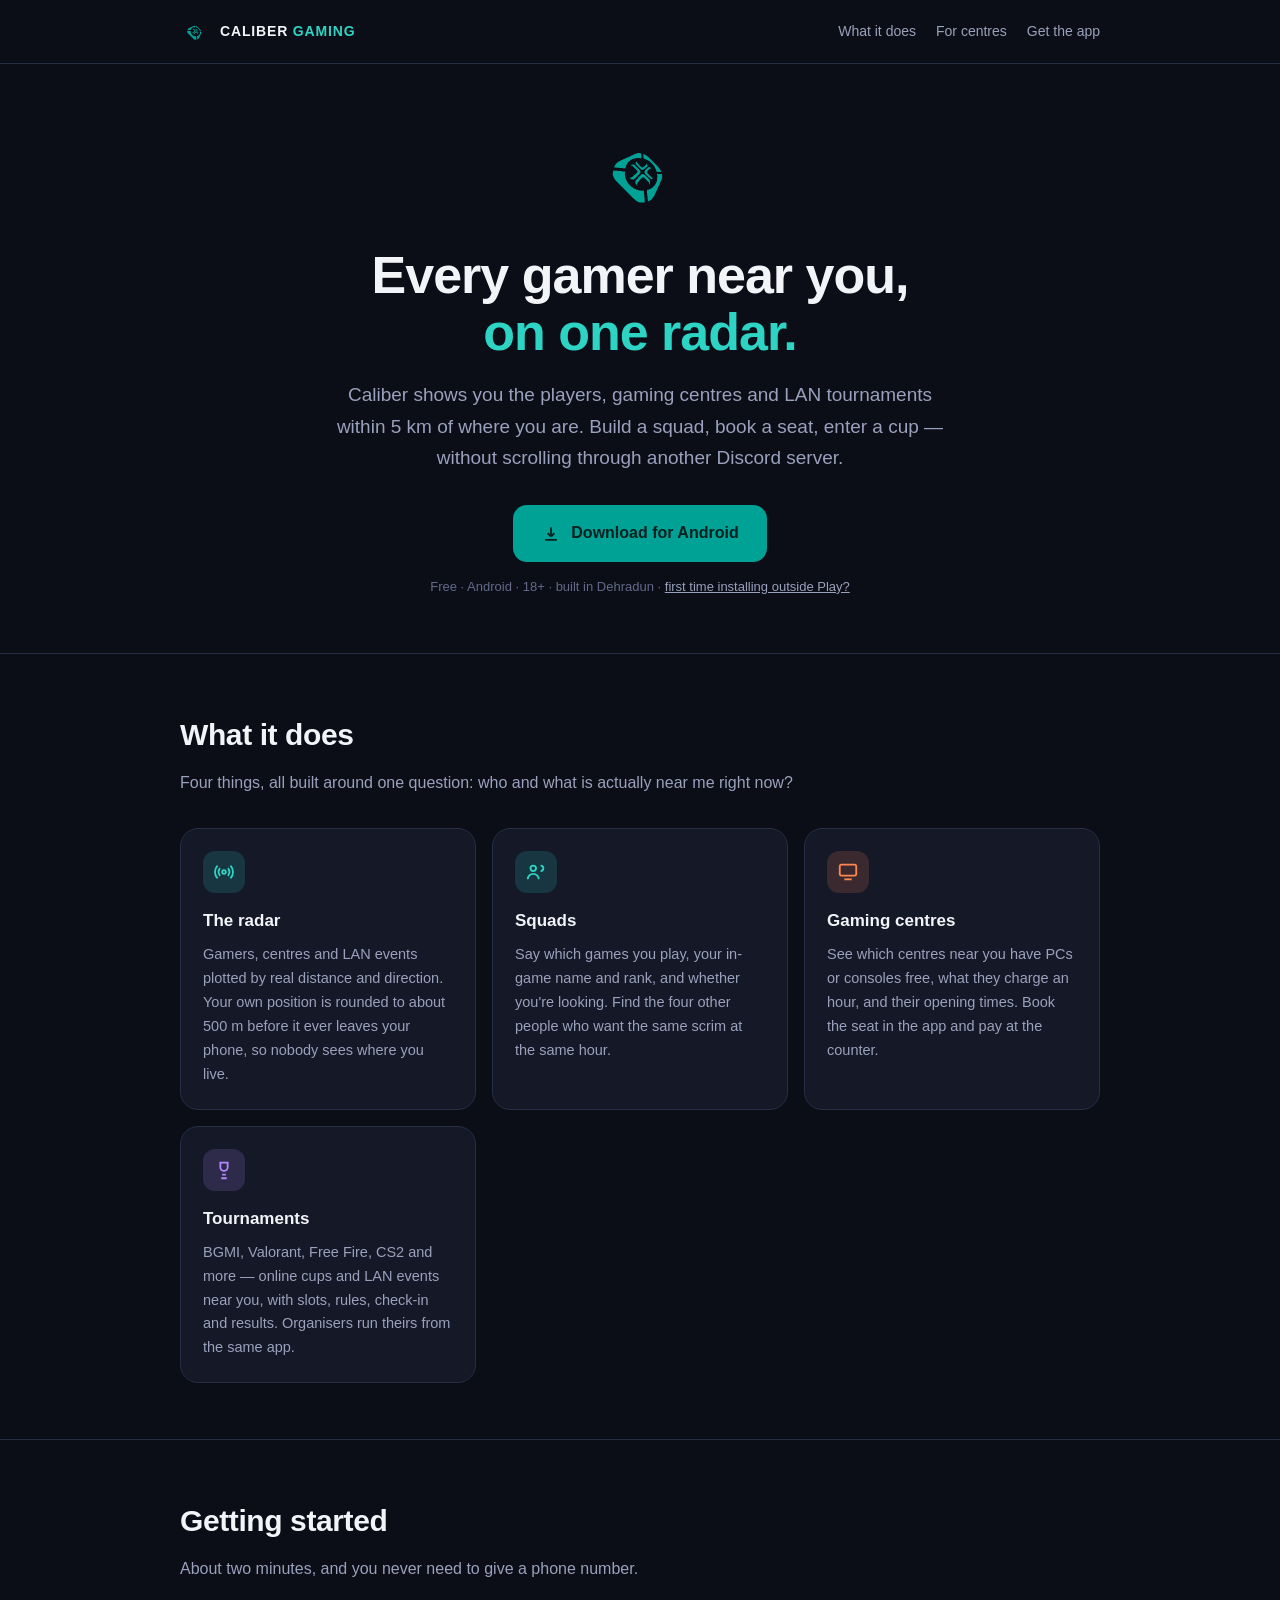
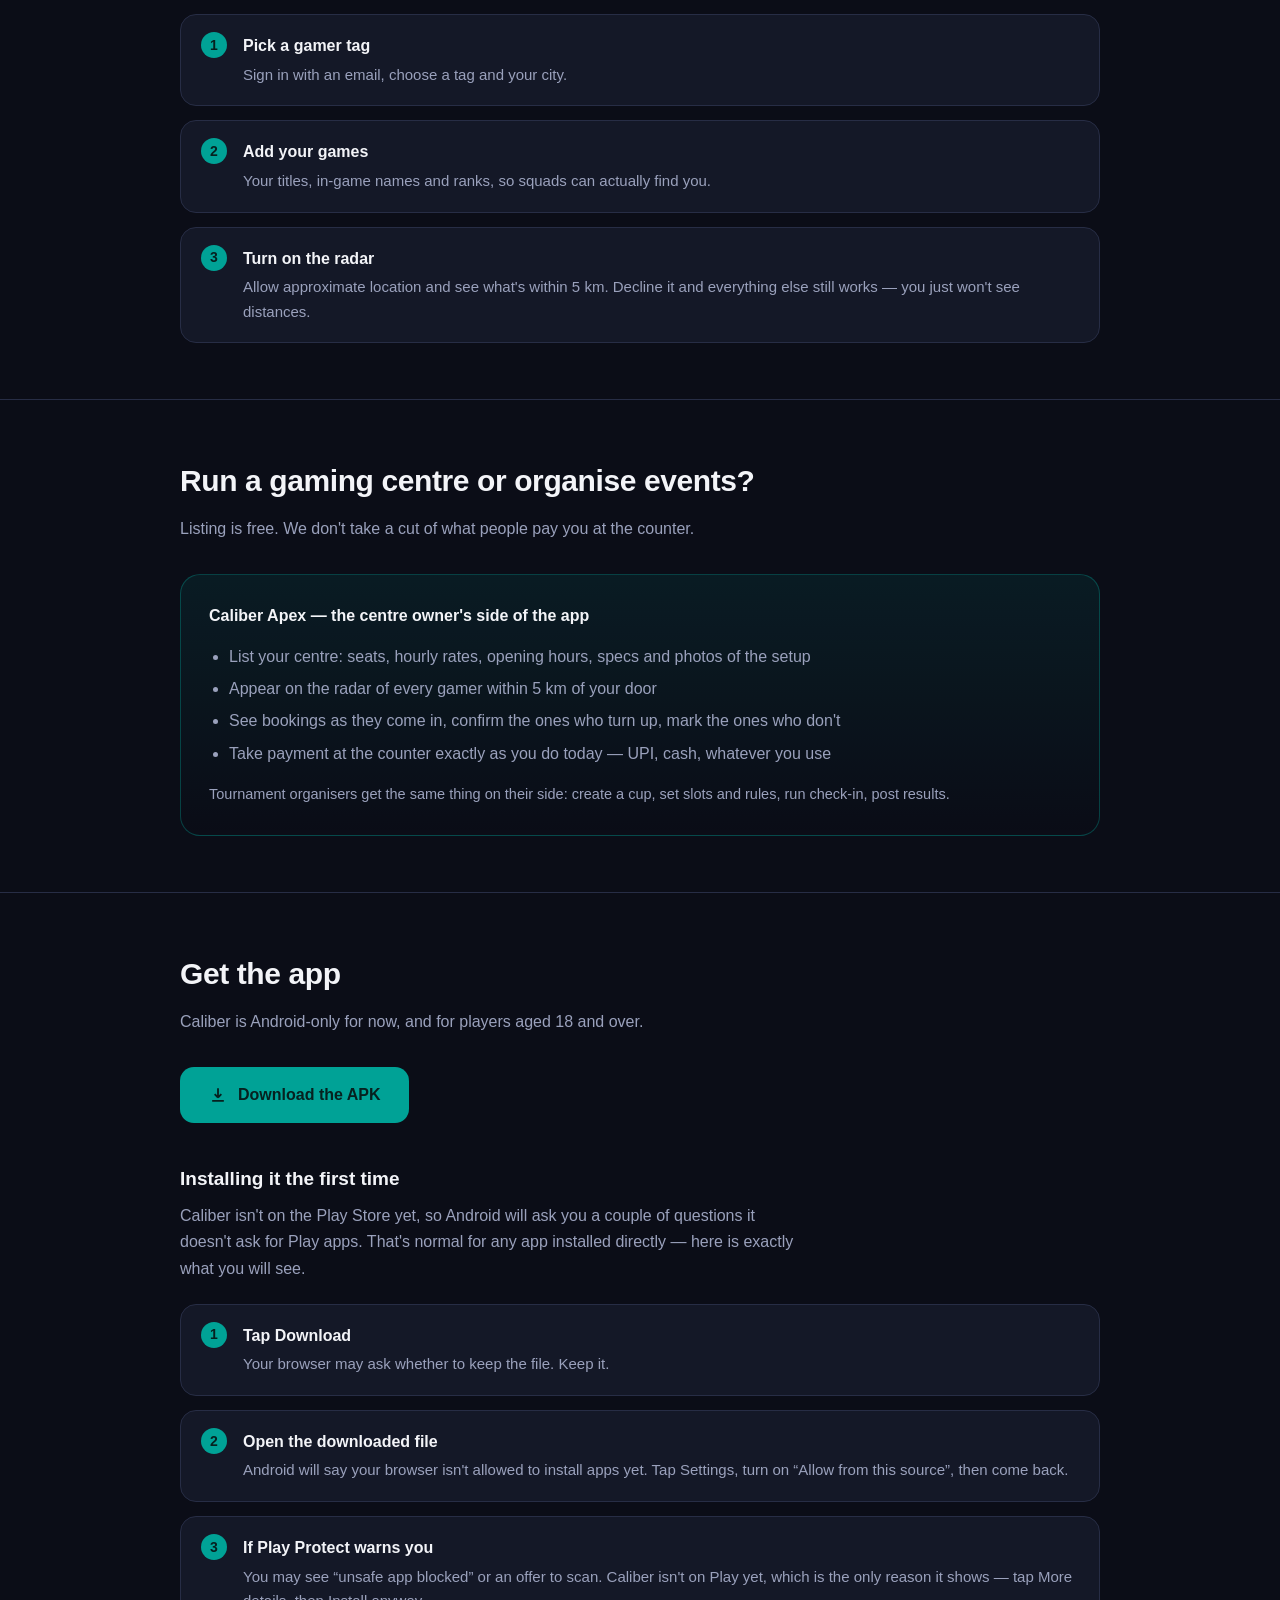
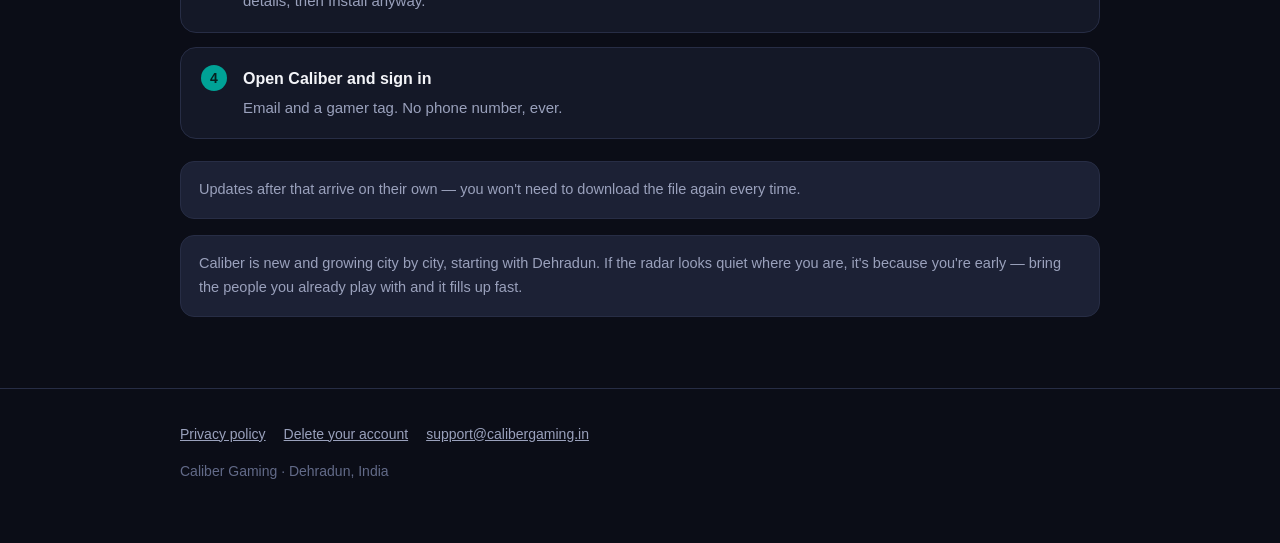
==== index.html @ 373f38c8 "Publish the Caliber Gaming website Homepage, privacy policy and account-deletion page, moved here fr" ====
<!doctype html>
<html lang="en">
<head>
<meta charset="utf-8">
<meta name="viewport" content="width=device-width, initial-scale=1">
<title>Caliber Gaming — find gamers, centres and LAN events near you</title>
<meta name="description" content="Caliber Gaming shows you the players, gaming centres and LAN tournaments within 5 km of you. Build a squad, book a seat, enter a cup. Android, India.">
<meta property="og:title" content="Caliber Gaming">
<meta property="og:description" content="Find gamers, gaming centres and LAN events near you.">
<meta property="og:image" content="og.png">
<meta property="og:type" content="website">
<meta name="theme-color" content="#0B0D17">
<link rel="icon" href="logo.svg" type="image/svg+xml">
<link rel="apple-touch-icon" href="apple-touch-icon.png">
<style>
  :root{
    --bg:#0B0D17; --surface:#141827; --surface2:#1C2135; --border:#272D45;
    --text:#F3F4F8; --muted:#9AA1BC; --faint:#626A88;
    --teal:#00A296; --teal-bright:#2DD4C4; --coral:#FF8551; --violet:#B387FF; --amber:#FFC145;
  }
  *{box-sizing:border-box}
  html{scroll-behavior:smooth}
  body{
    margin:0; background:var(--bg); color:var(--text);
    font:16px/1.65 -apple-system,BlinkMacSystemFont,"Segoe UI",Roboto,sans-serif;
    -webkit-font-smoothing:antialiased;
  }
  a{color:var(--teal-bright)}
  .wrap{max-width:960px;margin:0 auto;padding:0 20px}

  header{padding:20px 0;border-bottom:1px solid var(--border)}
  .bar{display:flex;align-items:center;justify-content:space-between;gap:16px}
  .brand{display:flex;align-items:center;gap:10px;text-decoration:none;color:var(--text)}
  .brand img{width:30px;height:auto;display:block}
  .brand b{font-weight:900;letter-spacing:.06em;font-size:14px}
  .brand b span{color:var(--teal-bright)}
  .nav{display:flex;gap:20px;font-size:14px}
  .nav a{color:var(--muted);text-decoration:none}
  .nav a:hover{color:var(--text)}

  .hero{padding:72px 0 56px;text-align:center}
  .hero img.mark{width:104px;height:auto;margin-bottom:28px}
  h1{font-size:clamp(32px,6vw,52px);line-height:1.1;margin:0 0 18px;letter-spacing:-1px;font-weight:800}
  h1 em{font-style:normal;color:var(--teal-bright)}
  .lede{font-size:clamp(16px,2.4vw,19px);color:var(--muted);max-width:620px;margin:0 auto 32px}
  .cta{display:inline-flex;align-items:center;gap:10px;background:var(--teal);color:#06211F;
       font-weight:800;font-size:16px;padding:15px 28px;border-radius:14px;text-decoration:none}
  .cta:hover{background:var(--teal-bright)}
  .sub{display:block;color:var(--faint);font-size:13px;margin-top:14px}

  section{padding:56px 0;border-top:1px solid var(--border)}
  h2{font-size:clamp(22px,3.5vw,30px);margin:0 0 10px;letter-spacing:-.4px}
  .sect-lede{color:var(--muted);margin:0 0 32px;max-width:620px}

  .grid{display:grid;grid-template-columns:repeat(auto-fit,minmax(240px,1fr));gap:16px}
  .card{background:var(--surface);border:1px solid var(--border);border-radius:18px;padding:22px}
  .card h3{margin:14px 0 8px;font-size:17px}
  .card p{margin:0;color:var(--muted);font-size:14.5px}
  .ico{width:42px;height:42px;border-radius:12px;display:flex;align-items:center;justify-content:center}

  .steps{counter-reset:s;display:grid;gap:14px;margin:0;padding:0;list-style:none}
  .steps li{counter-increment:s;background:var(--surface);border:1px solid var(--border);
            border-radius:16px;padding:18px 20px 18px 62px;position:relative;color:var(--muted);font-size:15px}
  .steps li b{color:var(--text);display:block;font-size:16px;margin-bottom:3px}
  .steps li::before{content:counter(s);position:absolute;left:20px;top:17px;width:26px;height:26px;
    border-radius:13px;background:var(--teal);color:#06211F;font-weight:800;font-size:14px;
    display:flex;align-items:center;justify-content:center}

  .owner{background:linear-gradient(180deg,rgba(0,162,150,.10),rgba(0,162,150,0));
         border:1px solid rgba(0,162,150,.35);border-radius:20px;padding:28px}
  .owner ul{margin:14px 0 0;padding-left:20px;color:var(--muted)}
  .owner li{margin:6px 0}

  .note{background:var(--surface2);border:1px solid var(--border);border-radius:14px;
        padding:16px 18px;color:var(--muted);font-size:14.5px}

  footer{border-top:1px solid var(--border);padding:34px 0 60px;color:var(--faint);font-size:14px}
  footer a{color:var(--muted)}
  .flinks{display:flex;flex-wrap:wrap;gap:18px;margin-bottom:14px}
</style>
</head>
<body>

<header>
  <div class="wrap bar">
    <a class="brand" href="#top"><img src="logo.svg" alt=""><b>CALIBER<span> GAMING</span></b></a>
    <nav class="nav">
      <a href="#what">What it does</a>
      <a href="#centres">For centres</a>
      <a href="#get">Get the app</a>
    </nav>
  </div>
</header>

<main id="top">

  <div class="wrap hero">
    <img class="mark" src="logo.svg" alt="Caliber Gaming">
    <h1>Every gamer near you,<br><em>on one radar.</em></h1>
    <p class="lede">
      Caliber shows you the players, gaming centres and LAN tournaments within 5 km of where you are.
      Build a squad, book a seat, enter a cup — without scrolling through another Discord server.
    </p>
    <a class="cta" href="https://github.com/calibergaming/releases/releases/latest/download/caliber-latest.apk">
      <svg width="20" height="20" viewBox="0 0 24 24" fill="none" stroke="currentColor" stroke-width="2.2" aria-hidden="true"><path d="M12 4v11m0 0l-4-4m4 4l4-4M5 19h14"/></svg>
      Download for Android
    </a>
    <span class="sub">Free · Android · 18+ · built in Dehradun · <a href="#install" style="color:var(--muted)">first time installing outside Play?</a></span>
  </div>

  <section id="what">
    <div class="wrap">
      <h2>What it does</h2>
      <p class="sect-lede">Four things, all built around one question: who and what is actually near me right now?</p>
      <div class="grid">

        <div class="card">
          <div class="ico" style="background:rgba(45,212,196,.16)">
            <svg width="22" height="22" viewBox="0 0 24 24" fill="none" stroke="#2DD4C4" stroke-width="2" aria-hidden="true"><circle cx="12" cy="12" r="2"/><path d="M16.2 7.8a6 6 0 0 1 0 8.4M7.8 16.2a6 6 0 0 1 0-8.4M19 5a10 10 0 0 1 0 14M5 19A10 10 0 0 1 5 5"/></svg>
          </div>
          <h3>The radar</h3>
          <p>Gamers, centres and LAN events plotted by real distance and direction. Your own position is rounded to about 500 m before it ever leaves your phone, so nobody sees where you live.</p>
        </div>

        <div class="card">
          <div class="ico" style="background:rgba(45,212,196,.16)">
            <svg width="22" height="22" viewBox="0 0 24 24" fill="none" stroke="#2DD4C4" stroke-width="2" aria-hidden="true"><circle cx="9" cy="8" r="3"/><path d="M3 20a6 6 0 0 1 12 0M17 11a3 3 0 0 0 0-6"/></svg>
          </div>
          <h3>Squads</h3>
          <p>Say which games you play, your in-game name and rank, and whether you're looking. Find the four other people who want the same scrim at the same hour.</p>
        </div>

        <div class="card">
          <div class="ico" style="background:rgba(255,133,81,.16)">
            <svg width="22" height="22" viewBox="0 0 24 24" fill="none" stroke="#FF8551" stroke-width="2" aria-hidden="true"><rect x="3" y="4" width="18" height="12" rx="2"/><path d="M8 20h8"/></svg>
          </div>
          <h3>Gaming centres</h3>
          <p>See which centres near you have PCs or consoles free, what they charge an hour, and their opening times. Book the seat in the app and pay at the counter.</p>
        </div>

        <div class="card">
          <div class="ico" style="background:rgba(179,135,255,.16)">
            <svg width="22" height="22" viewBox="0 0 24 24" fill="none" stroke="#B387FF" stroke-width="2" aria-hidden="true"><path d="M8 4h8v5a4 4 0 0 1-8 0zM10 17h4M9 21h6"/></svg>
          </div>
          <h3>Tournaments</h3>
          <p>BGMI, Valorant, Free Fire, CS2 and more — online cups and LAN events near you, with slots, rules, check-in and results. Organisers run theirs from the same app.</p>
        </div>

      </div>
    </div>
  </section>

  <section id="how">
    <div class="wrap">
      <h2>Getting started</h2>
      <p class="sect-lede">About two minutes, and you never need to give a phone number.</p>
      <ol class="steps">
        <li><b>Pick a gamer tag</b>Sign in with an email, choose a tag and your city.</li>
        <li><b>Add your games</b>Your titles, in-game names and ranks, so squads can actually find you.</li>
        <li><b>Turn on the radar</b>Allow approximate location and see what's within 5 km. Decline it and everything else still works — you just won't see distances.</li>
      </ol>
    </div>
  </section>

  <section id="centres">
    <div class="wrap">
      <h2>Run a gaming centre or organise events?</h2>
      <p class="sect-lede">Listing is free. We don't take a cut of what people pay you at the counter.</p>
      <div class="owner">
        <strong>Caliber Apex — the centre owner's side of the app</strong>
        <ul>
          <li>List your centre: seats, hourly rates, opening hours, specs and photos of the setup</li>
          <li>Appear on the radar of every gamer within 5 km of your door</li>
          <li>See bookings as they come in, confirm the ones who turn up, mark the ones who don't</li>
          <li>Take payment at the counter exactly as you do today — UPI, cash, whatever you use</li>
        </ul>
        <p style="margin:16px 0 0;color:var(--muted);font-size:14.5px">
          Tournament organisers get the same thing on their side: create a cup, set slots and rules, run check-in, post results.
        </p>
      </div>
    </div>
  </section>

  <section id="get">
    <div class="wrap">
      <h2>Get the app</h2>
      <p class="sect-lede">Caliber is Android-only for now, and for players aged 18 and over.</p>
      <a class="cta" href="https://github.com/calibergaming/releases/releases/latest/download/caliber-latest.apk">
        <svg width="20" height="20" viewBox="0 0 24 24" fill="none" stroke="currentColor" stroke-width="2.2" aria-hidden="true"><path d="M12 4v11m0 0l-4-4m4 4l4-4M5 19h14"/></svg>
        Download the APK
      </a>

      <h3 id="install" style="margin:40px 0 8px;font-size:19px">Installing it the first time</h3>
      <p class="sect-lede" style="margin-bottom:22px">
        Caliber isn't on the Play Store yet, so Android will ask you a couple of questions it doesn't ask
        for Play apps. That's normal for any app installed directly &mdash; here is exactly what you will see.
      </p>
      <ol class="steps">
        <li><b>Tap Download</b>Your browser may ask whether to keep the file. Keep it.</li>
        <li><b>Open the downloaded file</b>Android will say your browser isn't allowed to install apps yet. Tap Settings, turn on &ldquo;Allow from this source&rdquo;, then come back.</li>
        <li><b>If Play Protect warns you</b>You may see &ldquo;unsafe app blocked&rdquo; or an offer to scan. Caliber isn't on Play yet, which is the only reason it shows &mdash; tap More details, then Install anyway.</li>
        <li><b>Open Caliber and sign in</b>Email and a gamer tag. No phone number, ever.</li>
      </ol>
      <p class="note" style="margin-top:22px">
        Updates after that arrive on their own &mdash; you won't need to download the file again every time.
      </p>

      <p class="note" style="margin-top:16px">
        Caliber is new and growing city by city, starting with Dehradun. If the radar looks quiet where you are,
        it's because you're early &mdash; bring the people you already play with and it fills up fast.
      </p>
    </div>
  </section>

</main>

<footer>
  <div class="wrap">
    <div class="flinks">
      <a href="privacy.html">Privacy policy</a>
      <a href="delete-account.html">Delete your account</a>
      <a href="mailto:support@calibergaming.in">support@calibergaming.in</a>
    </div>
    Caliber Gaming · Dehradun, India
  </div>
</footer>

</body>
</html>
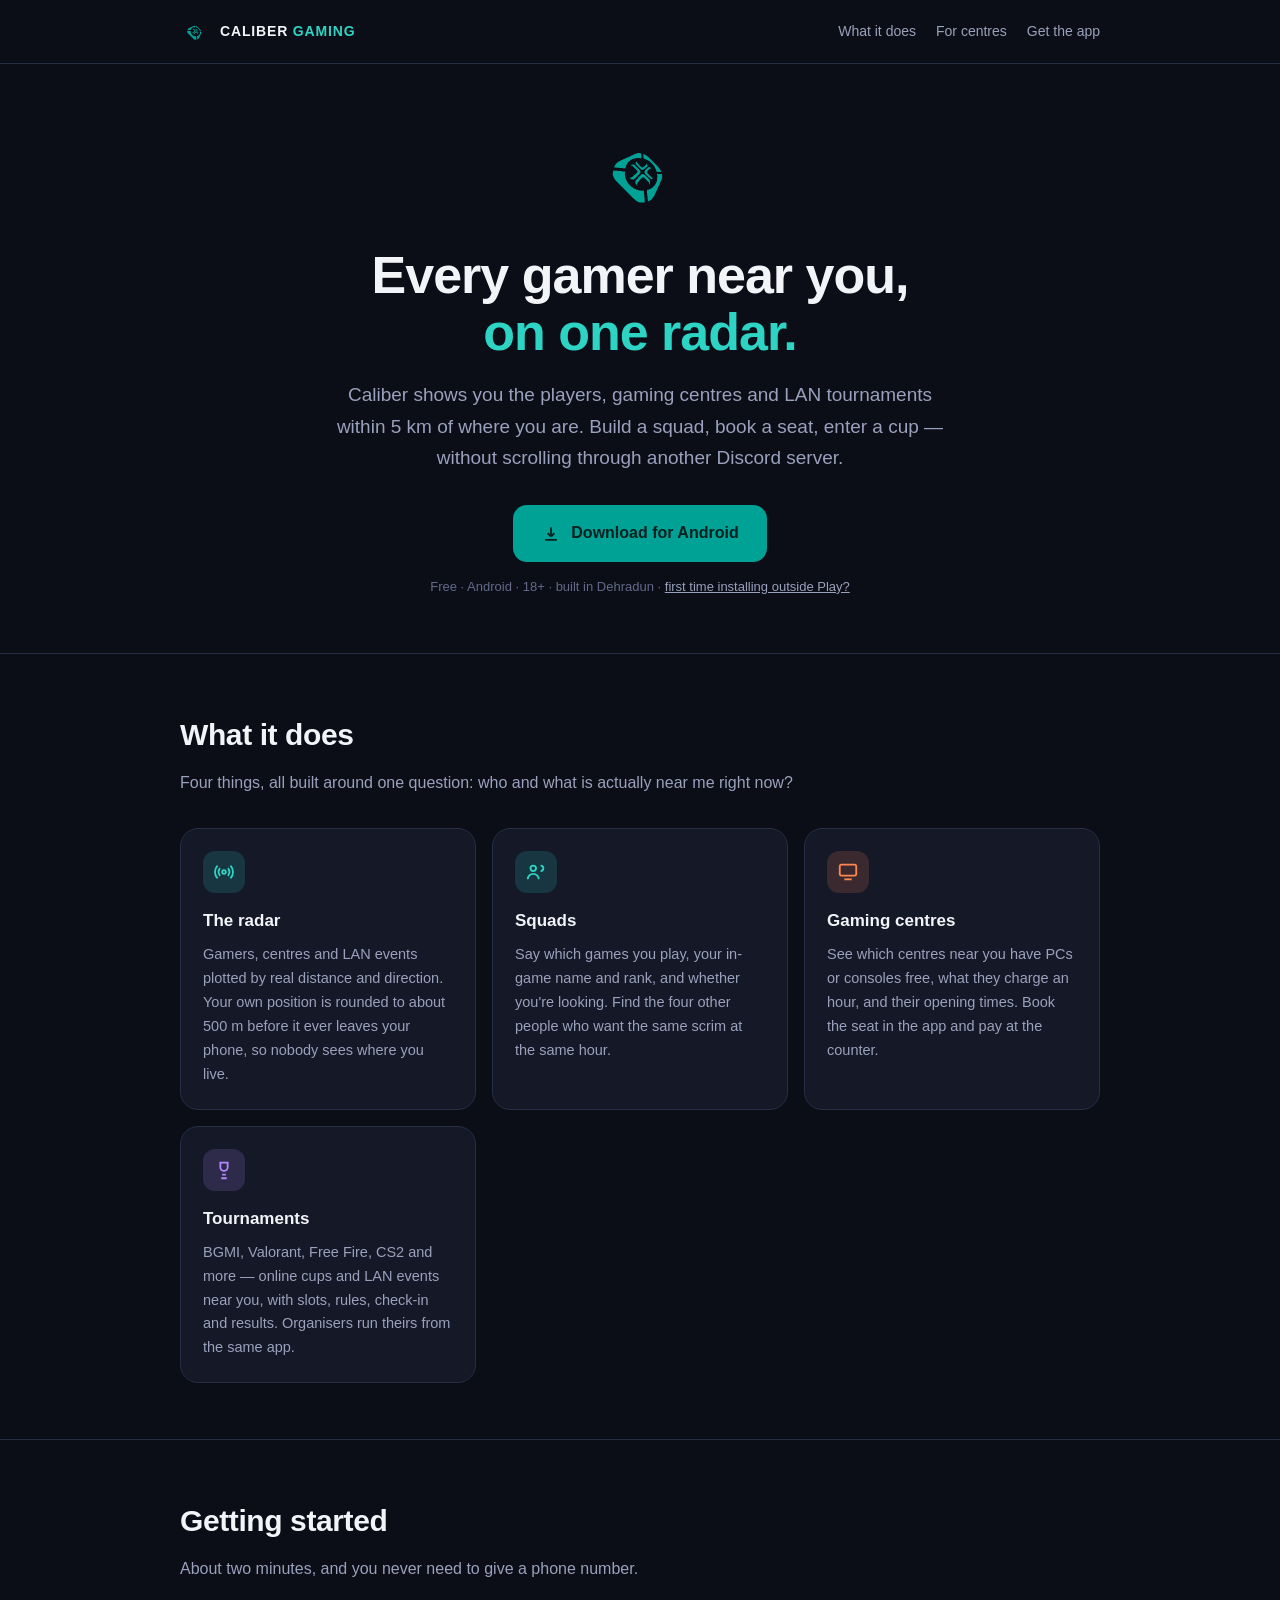
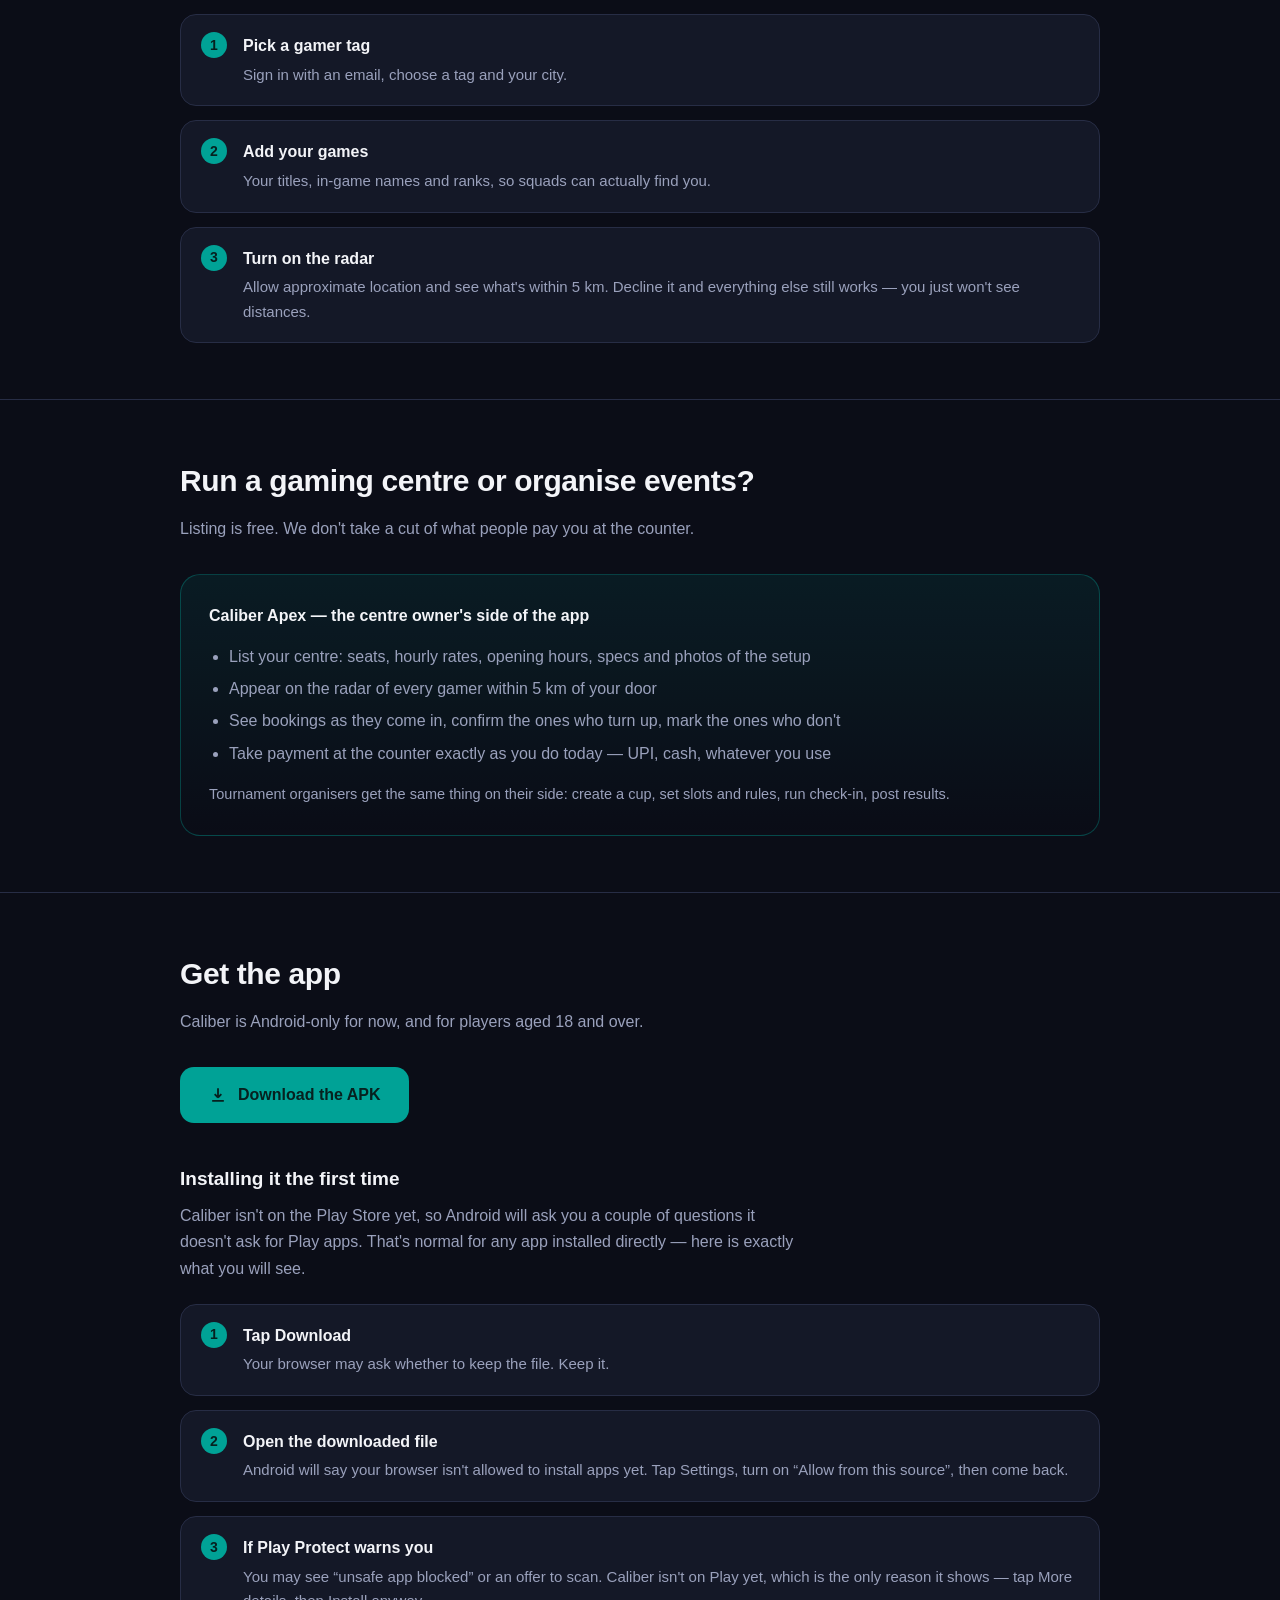
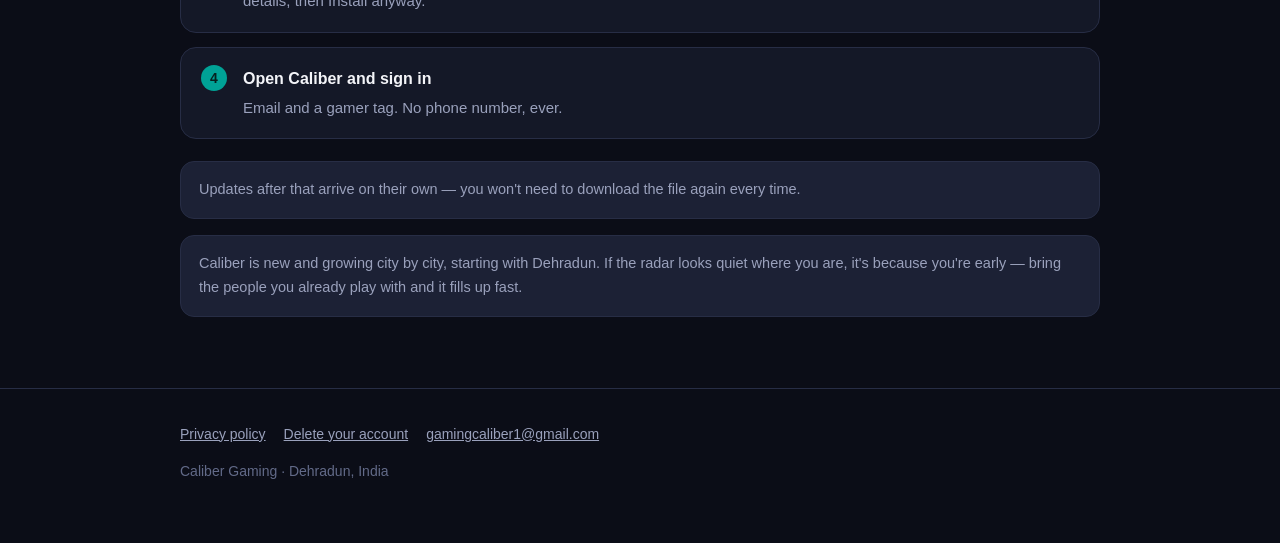
==== commit 6375be40: "Point support at a mailbox that actually exists Mirrors the same change in caliber-gaming/docs.  Co-" ====
--- a/index.html
+++ b/index.html
@@ -219,7 +219,7 @@
     <div class="flinks">
       <a href="privacy.html">Privacy policy</a>
       <a href="delete-account.html">Delete your account</a>
-      <a href="mailto:support@calibergaming.in">support@calibergaming.in</a>
+      <a href="mailto:gamingcaliber1@gmail.com">gamingcaliber1@gmail.com</a>
     </div>
     Caliber Gaming · Dehradun, India
   </div>
